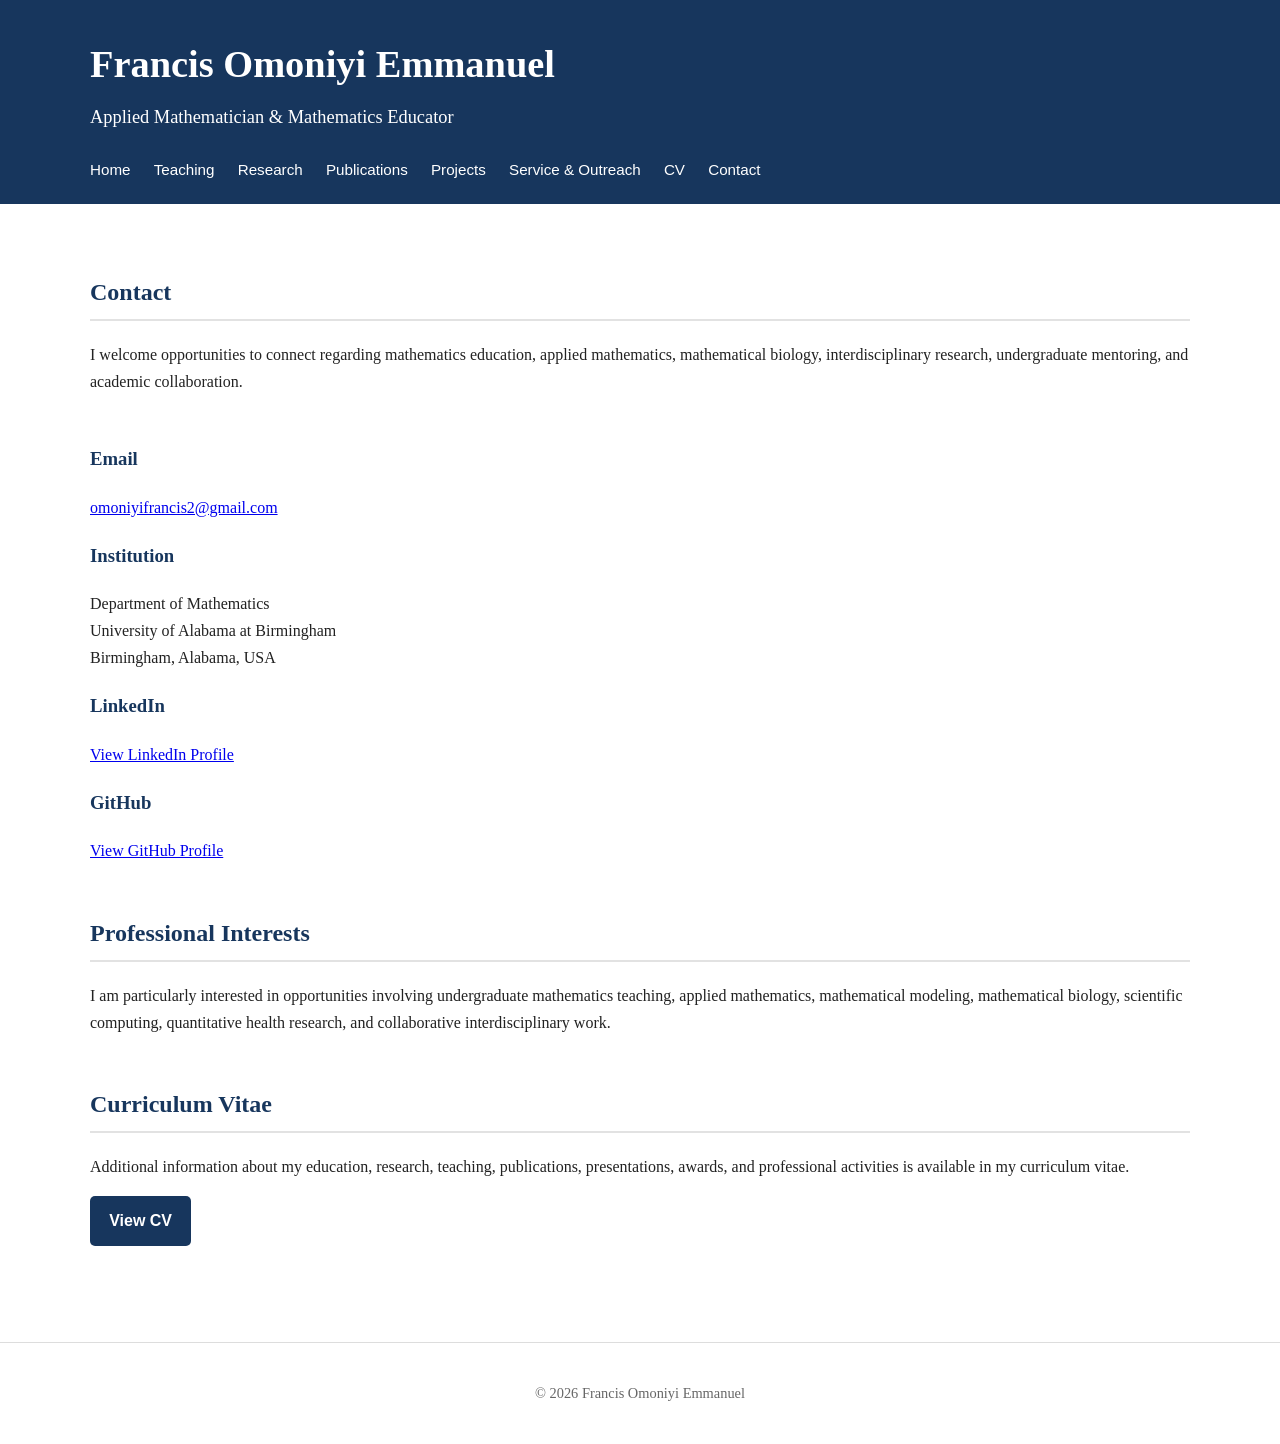
==== contact.html @ 4ea882f0 "Create contact.html" ====
<!DOCTYPE html>
<html lang="en">

<head>
    <meta charset="UTF-8">
    <meta name="viewport" content="width=device-width, initial-scale=1.0">

    <title>Contact | Francis Omoniyi Emmanuel</title>

    <link rel="stylesheet" href="styles.css">
</head>

<body>

<header>
    <div class="container">

        <h1>Francis Omoniyi Emmanuel</h1>

        <p class="subtitle">
            Applied Mathematician & Mathematics Educator
        </p>

        <nav>
            <a href="index.html">Home</a>
            <a href="teaching.html">Teaching</a>
            <a href="research.html">Research</a>
            <a href="publications.html">Publications</a>
            <a href="projects.html">Projects</a>
            <a href="service.html">Service & Outreach</a>
            <a href="cv.html">CV</a>
            <a href="contact.html">Contact</a>
        </nav>

    </div>
</header>


<main class="container">

    <section class="contact-intro">

        <h2>Contact</h2>

        <p>
            I welcome opportunities to connect regarding mathematics
            education, applied mathematics, mathematical biology,
            interdisciplinary research, undergraduate mentoring,
            and academic collaboration.
        </p>

    </section>


    <section>

        <div class="contact-grid">

            <div class="contact-card">

                <h3>Email</h3>

                <p>
                    <a href="mailto:omoniyifrancis2@gmail.com">
                        omoniyifrancis2@gmail.com
                    </a>
                </p>

            </div>


            <div class="contact-card">

                <h3>Institution</h3>

                <p>
                    Department of Mathematics<br>
                    University of Alabama at Birmingham<br>
                    Birmingham, Alabama, USA
                </p>

            </div>


            <div class="contact-card">

                <h3>LinkedIn</h3>

                <p>
                    <a
                        href="https://www.linkedin.com/in/omoniyi-emmanuel-francis/"
                        target="_blank"
                        rel="noopener noreferrer">
                        View LinkedIn Profile
                    </a>
                </p>

            </div>


            <div class="contact-card">

                <h3>GitHub</h3>

                <p>
                    <a
                        href="https://github.com/omoniyifrancis"
                        target="_blank"
                        rel="noopener noreferrer">
                        View GitHub Profile
                    </a>
                </p>

            </div>

        </div>

    </section>


    <section class="contact-availability">

        <h2>Professional Interests</h2>

        <p>
            I am particularly interested in opportunities involving
            undergraduate mathematics teaching, applied mathematics,
            mathematical modeling, mathematical biology, scientific
            computing, quantitative health research, and collaborative
            interdisciplinary work.
        </p>

    </section>


    <section class="contact-cv">

        <h2>Curriculum Vitae</h2>

        <p>
            Additional information about my education, research,
            teaching, publications, presentations, awards, and
            professional activities is available in my curriculum vitae.
        </p>

        <a
            href="assets/documents/Francis_Omoniyi.pdf"
            target="_blank"
            rel="noopener noreferrer"
            class="primary-button">
            View CV
        </a>

    </section>

</main>


<footer>

    <div class="container">

        <p>
            © 2026 Francis Omoniyi Emmanuel
        </p>

    </div>

</footer>

</body>

</html>
---- styles.css ----
* {
    box-sizing: border-box;
}

body {
    margin: 0;
    font-family: Georgia, "Times New Roman", serif;
    line-height: 1.7;
    color: #222;
    background: #ffffff;
}

.container {
    width: min(1100px, 90%);
    margin: 0 auto;
}

header {
    background: #17365d;
    color: white;
    padding: 2rem 0 1.3rem;
}

header h1 {
    margin: 0;
    font-size: 2.4rem;
}

.subtitle {
    margin-top: 0.3rem;
    font-size: 1.15rem;
}

nav {
    margin-top: 1.4rem;
}

nav a {
    color: white;
    text-decoration: none;
    margin-right: 1.2rem;
    font-family: Arial, sans-serif;
    font-size: 0.95rem;
}

nav a:hover {
    text-decoration: underline;
}

main {
    padding: 3rem 0;
}

section {
    margin-bottom: 3rem;
}

h2 {
    color: #17365d;
    border-bottom: 2px solid #e2e2e2;
    padding-bottom: 0.4rem;
}

h3 {
    color: #17365d;
}

.hero {
    font-size: 1.08rem;
}

.cards {
    display: grid;
    grid-template-columns: repeat(
        auto-fit,
        minmax(240px, 1fr)
    );
    gap: 1.5rem;
}

.card {
    border: 1px solid #dddddd;
    border-radius: 8px;
    padding: 1.4rem;
    background: #fafafa;
}

.card a {
    color: #17365d;
    font-weight: bold;
    text-decoration: none;
}

footer {
    border-top: 1px solid #dddddd;
    padding: 1.5rem 0;
    text-align: center;
    color: #666666;
    font-size: 0.9rem;
}

@media (max-width: 700px) {

    header h1 {
        font-size: 1.8rem;
    }

    nav a {
        display: inline-block;
        margin-bottom: 0.5rem;
    }
}

blockquote {
    margin: 1.2rem 0;
    padding: 1rem 1.3rem;
    border-left: 4px solid #17365d;
    background: #f7f7f7;
    font-style: italic;
}

.source {
    margin-top: -0.7rem;
    font-size: 0.9rem;
    color: #666;
}

.evaluation {
    margin-bottom: 2rem;
}

.course-list p {
    margin-bottom: 1.2rem;
}

/* Teaching Evaluations */

.evaluation-note {
    color: #666;
    font-size: 0.95rem;
    margin-bottom: 1.5rem;
}

.evaluation-grid {
    display: grid;
    grid-template-columns: repeat(
        auto-fit,
        minmax(300px, 1fr)
    );
    gap: 1.4rem;
    margin-top: 1.5rem;
    margin-bottom: 3rem;
}

.evaluation-card {
    border: 1px solid #dddddd;
    border-radius: 8px;
    padding: 1.4rem;
    background: #fafafa;
}

.evaluation-card blockquote {
    margin: 0.7rem 0 1rem 0;
    padding: 0;
    border-left: none;
    background: transparent;
    font-style: italic;
}

.evaluation-theme {
    margin: 0;
    font-family: Arial, sans-serif;
    font-size: 0.85rem;
    font-weight: bold;
    text-transform: uppercase;
    letter-spacing: 0.05rem;
    color: #17365d;
}

.evaluation-source {
    font-size: 0.88rem;
    color: #666666;
    margin-bottom: 0;
}

.faculty-observations {
    margin-top: 3rem;
}

.observation-card {
    margin: 1.5rem 0;
    padding: 1.5rem;
    border-left: 4px solid #17365d;
    background: #f7f7f7;
}

.observation-card h4 {
    margin-top: 0;
    margin-bottom: 0.2rem;
    color: #17365d;
    font-size: 1.15rem;
}

.observation-meta {
    margin-top: 0;
    color: #666666;
    font-size: 0.9rem;
}

.observation-card blockquote {
    margin: 1rem 0;
    padding-left: 1rem;
    border-left: 2px solid #999999;
    background: transparent;
    font-style: italic;
}

.evaluation-footer {
    margin-top: 2rem;
    font-size: 0.9rem;
    color: #666666;
    font-style: italic;
}

/* Research Page */

.research-card {
    border-left: 4px solid #17365d;
    background: #f8f9fb;
    padding: 1.2rem 1.4rem;
    margin: 1.2rem 0;
    border-radius: 4px;
}

.research-card h3 {
    margin-top: 0;
    margin-bottom: 0.5rem;
}

.method-grid {
    display: grid;
    grid-template-columns: repeat(
        auto-fit,
        minmax(240px, 1fr)
    );
    gap: 1.4rem;
    margin-top: 1.5rem;
}

.method-card {
    border: 1px solid #dddddd;
    border-radius: 8px;
    padding: 1.3rem;
    background: #ffffff;
}

.method-card h3 {
    margin-top: 0;
}

/* Publications Page */

.publication-card {
    position: relative;
    border: 1px solid #dddddd;
    border-radius: 8px;
    padding: 1.5rem;
    margin: 1.5rem 0;
    background: #ffffff;
}

.publication-card h3 {
    margin-top: 0.4rem;
    margin-bottom: 0.7rem;
    line-height: 1.4;
}

.publication-year {
    display: inline-block;
    margin: 0;
    font-family: Arial, sans-serif;
    font-weight: bold;
    font-size: 0.85rem;
    color: #17365d;
}

.publication-authors {
    color: #444444;
}

.doi-link {
    display: inline-block;
    margin-top: 0.3rem;
    color: #17365d;
    font-family: Arial, sans-serif;
    font-weight: bold;
    text-decoration: none;
}

.doi-link:hover {
    text-decoration: underline;
}


/* Research Presentations */

.presentation-card {
    border-left: 4px solid #17365d;
    background: #f8f9fb;
    padding: 1.3rem 1.5rem;
    margin: 1.4rem 0;
}

.presentation-card h3 {
    margin-top: 0.4rem;
    margin-bottom: 0.7rem;
}

.presentation-date {
    margin: 0;
    color: #666666;
    font-size: 0.9rem;
    font-family: Arial, sans-serif;
    font-weight: bold;
}


/* Research Themes */

.research-theme-grid {
    display: grid;
    grid-template-columns: repeat(
        auto-fit,
        minmax(220px, 1fr)
    );
    gap: 1.3rem;
    margin-top: 1.5rem;
}

.research-theme-card {
    border: 1px solid #dddddd;
    border-radius: 8px;
    padding: 1.3rem;
    background: #fafafa;
}

.research-theme-card h3 {
    margin-top: 0;
    color: #17365d;
}

/* Projects Page */

.featured-project {
    border: 1px solid #d7dce2;
    border-radius: 10px;
    padding: 2rem;
    margin: 2rem 0 3rem;
    background: #f8f9fb;
}

.featured-project h2 {
    border-bottom: none;
    margin-bottom: 0.3rem;
}

.project-subtitle {
    color: #555555;
    font-size: 1.05rem;
    margin-top: 0;
    margin-bottom: 1.5rem;
}

.project-label {
    margin-bottom: 0.4rem;
    font-family: Arial, sans-serif;
    text-transform: uppercase;
    letter-spacing: 0.08rem;
    font-size: 0.78rem;
    font-weight: bold;
    color: #17365d;
}

.project-details-grid {
    display: grid;
    grid-template-columns: repeat(
        auto-fit,
        minmax(220px, 1fr)
    );
    gap: 1.2rem;
    margin: 2rem 0;
}

.project-detail {
    background: #ffffff;
    border: 1px solid #dddddd;
    border-radius: 8px;
    padding: 1.2rem;
}

.project-detail h3 {
    margin-top: 0;
}

.project-card {
    border: 1px solid #dddddd;
    border-radius: 10px;
    padding: 1.7rem;
    margin: 2rem 0;
    background: #ffffff;
}

.project-card-header h2 {
    margin-top: 0;
    border-bottom: none;
}

.project-card h3 {
    margin-bottom: 0.3rem;
}

.project-tools {
    display: flex;
    flex-wrap: wrap;
    gap: 0.6rem;
    margin-top: 1.5rem;
}

.project-tools span {
    background: #edf1f5;
    border-radius: 20px;
    padding: 0.35rem 0.75rem;
    font-family: Arial, sans-serif;
    font-size: 0.82rem;
    color: #17365d;
}

.project-note {
    margin-top: 3rem;
    padding: 1.5rem;
    background: #f8f9fb;
    border-radius: 8px;
}

/* Service & Outreach Page */

.service-grid {
    display: grid;
    grid-template-columns: repeat(
        auto-fit,
        minmax(260px, 1fr)
    );
    gap: 1.4rem;
    margin-top: 1.5rem;
}

.service-card {
    border: 1px solid #dddddd;
    border-radius: 8px;
    padding: 1.4rem;
    margin: 1.2rem 0;
    background: #ffffff;
}

.featured-service {
    border-left: 4px solid #17365d;
    background: #f8f9fb;
}

.service-card h3 {
    margin-top: 0.3rem;
    margin-bottom: 0.4rem;
    color: #17365d;
}

.service-year {
    margin: 0;
    font-family: Arial, sans-serif;
    font-size: 0.82rem;
    font-weight: bold;
    color: #17365d;
}

.service-event {
    margin-top: 0.2rem;
    margin-bottom: 0.2rem;
    font-weight: bold;
}

.service-organization {
    margin-top: 0;
    color: #666666;
    font-size: 0.95rem;
}

/* CV Page */

.cv-intro {
    max-width: 850px;
}

.cv-buttons {
    display: flex;
    flex-wrap: wrap;
    gap: 1rem;
    margin-top: 1.6rem;
}

.primary-button,
.secondary-button {
    display: inline-block;
    padding: 0.7rem 1.2rem;
    border-radius: 5px;
    font-family: Arial, sans-serif;
    font-weight: bold;
    text-decoration: none;
}

.primary-button {
    background: #17365d;
    color: #ffffff;
}

.primary-button:hover {
    opacity: 0.9;
}

.secondary-button {
    border: 1px solid #17365d;
    color: #17365d;
    background: #ffffff;
}

.secondary-button:hover {
    background: #f3f5f8;
}

.cv-highlight-grid {
    display: grid;
    grid-template-columns: repeat(
        auto-fit,
        minmax(230px, 1fr)
    );
    gap: 1.4rem;
    margin-top: 1.5rem;
}

.cv-highlight-card {
    border: 1px solid #dddddd;
    border-radius: 8px;
    padding: 1.4rem;
    background: #ffffff;
}

.cv-highlight-card h3 {
    margin-top: 0;
    color: #17365d;
}

.cv-timeline {
    margin-top: 1.5rem;
}

.cv-timeline-item {
    display: grid;
    grid-template-columns: 80px 1fr;
    gap: 1rem;
    margin-bottom: 1.5rem;
    padding-bottom: 1.3rem;
    border-bottom: 1px solid #eeeeee;
}

.cv-timeline-item h3 {
    margin-top: 0;
    margin-bottom: 0.3rem;
}

.cv-year {
    font-family: Arial, sans-serif;
    font-weight: bold;
    color: #17365d;
}

.cv-download-section {
    margin-top: 3rem;
    padding: 1.7rem;
    background: #f8f9fb;
    border-radius: 8px;
}

@media (max-width: 600px) {

    .cv-timeline-item {
        grid-template-columns: 1fr;
        gap: 0.2rem;
    }

}
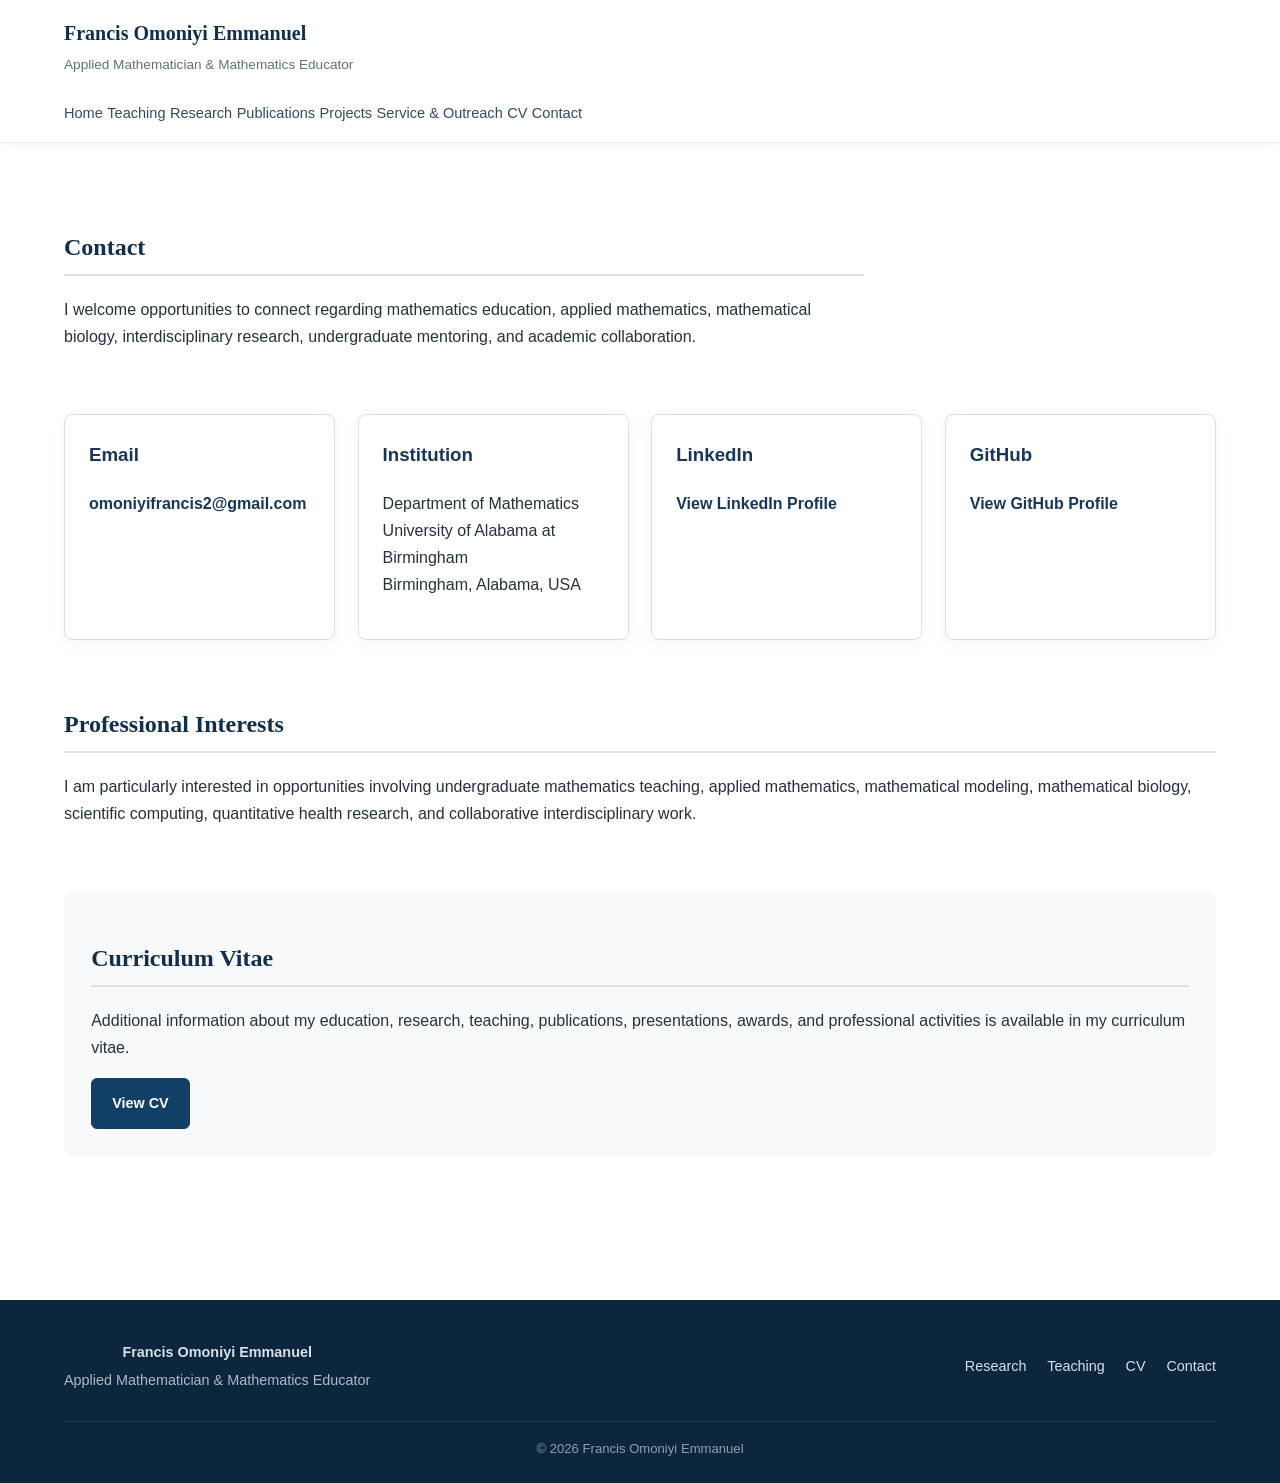
==== commit 2ce506dd: "Update contact.html" ====
--- a/contact.html
+++ b/contact.html
@@ -156,9 +156,48 @@
 </main>
 
 
-<footer>
-
-    <div class="container">
+<footer class="modern-footer">
+
+    <div class="container footer-grid">
+
+        <div>
+
+            <strong>
+                Francis Omoniyi Emmanuel
+            </strong>
+
+            <p>
+                Applied Mathematician &
+                Mathematics Educator
+            </p>
+
+        </div>
+
+
+        <div class="footer-links">
+
+            <a href="research.html">
+                Research
+            </a>
+
+            <a href="teaching.html">
+                Teaching
+            </a>
+
+            <a href="cv.html">
+                CV
+            </a>
+
+            <a href="contact.html">
+                Contact
+            </a>
+
+        </div>
+
+    </div>
+
+
+    <div class="container footer-bottom">
 
         <p>
             © 2026 Francis Omoniyi Emmanuel
--- a/styles.css
+++ b/styles.css
@@ -596,3 +596,1458 @@
     }
 
 }
+
+/* Contact Page */
+
+.contact-intro {
+    max-width: 800px;
+}
+
+.contact-grid {
+    display: grid;
+    grid-template-columns: repeat(
+        auto-fit,
+        minmax(230px, 1fr)
+    );
+    gap: 1.4rem;
+    margin-top: 1.5rem;
+}
+
+.contact-card {
+    border: 1px solid #dddddd;
+    border-radius: 8px;
+    padding: 1.5rem;
+    background: #ffffff;
+}
+
+.contact-card h3 {
+    margin-top: 0;
+    color: #17365d;
+}
+
+.contact-card a {
+    color: #17365d;
+    text-decoration: none;
+    font-weight: bold;
+}
+
+.contact-card a:hover {
+    text-decoration: underline;
+}
+
+.contact-availability {
+    margin-top: 3rem;
+}
+
+.contact-cv {
+    margin-top: 3rem;
+    padding: 1.7rem;
+    background: #f8f9fb;
+    border-radius: 8px;
+}
+
+/* ==========================================================
+   PROFESSIONAL PORTFOLIO REDESIGN
+   ========================================================== */
+
+
+/* ---------- GLOBAL ---------- */
+
+html {
+    scroll-behavior: smooth;
+}
+
+body {
+    margin: 0;
+    font-family:
+        -apple-system,
+        BlinkMacSystemFont,
+        "Segoe UI",
+        Roboto,
+        Helvetica,
+        Arial,
+        sans-serif;
+
+    line-height: 1.7;
+    color: #263238;
+    background: #ffffff;
+}
+
+.container {
+    width: min(1180px, 90%);
+    margin: 0 auto;
+}
+
+.narrow-container {
+    max-width: 850px;
+}
+
+p {
+    margin-top: 0;
+}
+
+a {
+    transition: 0.2s ease;
+}
+
+
+/* ==========================================================
+   NAVIGATION
+   ========================================================== */
+
+.site-header,
+body > header {
+
+    position: sticky;
+    top: 0;
+    z-index: 1000;
+
+    background: rgba(255,255,255,0.97);
+
+    border-bottom: 1px solid #e8ecef;
+
+    box-shadow:
+        0 2px 12px rgba(0,0,0,0.04);
+
+    padding: 0;
+}
+
+
+.nav-container {
+    min-height: 78px;
+
+    display: flex;
+    justify-content: space-between;
+    align-items: center;
+
+    gap: 2rem;
+}
+
+
+.site-name {
+    color: #102f4f;
+
+    font-family:
+        Georgia,
+        "Times New Roman",
+        serif;
+
+    font-size: 1.12rem;
+    font-weight: bold;
+
+    text-decoration: none;
+
+    white-space: nowrap;
+}
+
+
+.main-nav {
+    display: flex;
+    align-items: center;
+
+    gap: 1.45rem;
+
+    margin: 0;
+}
+
+
+.main-nav a,
+body > header nav a {
+
+    color: #35495e;
+
+    font-family:
+        -apple-system,
+        BlinkMacSystemFont,
+        "Segoe UI",
+        Arial,
+        sans-serif;
+
+    font-size: 0.91rem;
+
+    text-decoration: none;
+
+    margin: 0;
+}
+
+
+.main-nav a:hover,
+body > header nav a:hover {
+
+    color: #0d5b91;
+}
+
+
+.main-nav a.active {
+
+    color: #0d5b91;
+    font-weight: 600;
+}
+
+
+/*
+Old-page headers still contain h1 and subtitle.
+Make them fit the modern appearance.
+*/
+
+body > header:not(.site-header) h1 {
+
+    color: #102f4f;
+
+    font-family:
+        Georgia,
+        "Times New Roman",
+        serif;
+
+    font-size: 1.25rem;
+
+    margin: 0;
+}
+
+
+body > header:not(.site-header) .subtitle {
+
+    color: #607080;
+    margin: 0.2rem 0 0.7rem;
+
+    font-size: 0.85rem;
+}
+
+
+body > header:not(.site-header) {
+
+    color: #263238;
+    padding: 1rem 0;
+}
+
+
+
+/* ==========================================================
+   HOME HERO
+   ========================================================== */
+
+.home-hero {
+
+    padding: 6rem 0 5rem;
+
+    background:
+        linear-gradient(
+            135deg,
+            #f7fafc 0%,
+            #ffffff 58%,
+            #edf4f8 100%
+        );
+}
+
+
+.hero-grid {
+
+    display: grid;
+
+    grid-template-columns:
+        minmax(0, 1.45fr)
+        minmax(280px, 0.7fr);
+
+    gap: 5rem;
+
+    align-items: center;
+}
+
+
+.eyebrow,
+.section-label,
+.section-label-light {
+
+    font-size: 0.78rem;
+
+    text-transform: uppercase;
+
+    letter-spacing: 0.13em;
+
+    font-weight: 700;
+
+    margin-bottom: 1rem;
+}
+
+
+.eyebrow,
+.section-label {
+
+    color: #0d5b91;
+}
+
+
+.hero-content h1 {
+
+    font-family:
+        Georgia,
+        "Times New Roman",
+        serif;
+
+    color: #102f4f;
+
+    font-size: clamp(
+        2.6rem,
+        5vw,
+        4.7rem
+    );
+
+    line-height: 1.07;
+
+    letter-spacing: -0.03em;
+
+    margin: 0 0 0.8rem;
+}
+
+
+.hero-content h2 {
+
+    color: #526475;
+
+    font-size: clamp(
+        1.3rem,
+        2vw,
+        1.75rem
+    );
+
+    font-weight: 500;
+
+    line-height: 1.35;
+
+    margin: 0 0 1.4rem;
+
+    border: none;
+    padding: 0;
+}
+
+
+.hero-affiliation {
+
+    color: #405466;
+
+    font-weight: 600;
+
+    margin-bottom: 1.6rem;
+}
+
+
+.hero-description {
+
+    max-width: 720px;
+
+    color: #4c5965;
+
+    font-size: 1.04rem;
+}
+
+
+.hero-buttons {
+
+    display: flex;
+    flex-wrap: wrap;
+
+    align-items: center;
+
+    gap: 1rem;
+
+    margin-top: 2rem;
+}
+
+
+
+/* ==========================================================
+   PROFILE PHOTO
+   ========================================================== */
+
+.hero-photo-wrapper {
+
+    max-width: 355px;
+
+    margin-left: auto;
+
+    background: #ffffff;
+
+    padding: 0.75rem;
+
+    border-radius: 18px;
+
+    box-shadow:
+        0 20px 50px
+        rgba(17, 47, 79, 0.15);
+}
+
+
+.profile-photo {
+
+    display: block;
+
+    width: 100%;
+
+    aspect-ratio: 4 / 5;
+
+    object-fit: cover;
+
+    object-position: center;
+
+    border-radius: 12px;
+}
+
+
+.photo-caption {
+
+    display: flex;
+    flex-direction: column;
+
+    padding: 1rem 0.5rem 0.4rem;
+
+    color: #102f4f;
+}
+
+
+.photo-caption span {
+
+    color: #71808d;
+
+    font-size: 0.88rem;
+
+    margin-top: 0.2rem;
+}
+
+
+
+/* ==========================================================
+   BUTTONS
+   ========================================================== */
+
+.primary-button,
+.secondary-button,
+.light-button {
+
+    display: inline-block;
+
+    padding:
+        0.78rem
+        1.25rem;
+
+    border-radius: 6px;
+
+    font-size: 0.9rem;
+
+    font-weight: 650;
+
+    text-decoration: none;
+}
+
+
+.primary-button {
+
+    background: #123f68;
+
+    color: #ffffff;
+
+    border: 1px solid #123f68;
+}
+
+
+.primary-button:hover {
+
+    background: #0d3152;
+}
+
+
+.secondary-button {
+
+    background: transparent;
+
+    color: #123f68;
+
+    border: 1px solid #123f68;
+}
+
+
+.secondary-button:hover {
+
+    background: #f0f5f8;
+}
+
+
+.text-button,
+.inline-link,
+.card-link {
+
+    color: #0d5b91;
+
+    text-decoration: none;
+
+    font-weight: 650;
+}
+
+
+.text-button:hover,
+.inline-link:hover,
+.card-link:hover {
+
+    color: #083e66;
+}
+
+
+
+/* ==========================================================
+   HOME SECTIONS
+   ========================================================== */
+
+.home-section {
+
+    padding: 5.2rem 0;
+
+    margin: 0;
+}
+
+
+.section-soft {
+
+    background: #f7f9fb;
+}
+
+
+.section-heading {
+
+    margin-bottom: 2.3rem;
+}
+
+
+.home-section-title {
+
+    color: #102f4f;
+
+    font-family:
+        Georgia,
+        "Times New Roman",
+        serif;
+
+    font-size: clamp(
+        2rem,
+        3vw,
+        2.8rem
+    );
+
+    line-height: 1.2;
+
+    border: none;
+
+    margin-top: 0;
+
+    padding: 0;
+}
+
+
+.large-intro {
+
+    color: #34495e;
+
+    font-family:
+        Georgia,
+        "Times New Roman",
+        serif;
+
+    font-size: 1.4rem;
+
+    line-height: 1.7;
+}
+
+
+
+/* ==========================================================
+   HOME FEATURE CARDS
+   ========================================================== */
+
+.home-card-grid {
+
+    display: grid;
+
+    grid-template-columns:
+        repeat(3, 1fr);
+
+    gap: 1.6rem;
+}
+
+
+.home-feature-card {
+
+    min-height: 290px;
+
+    display: flex;
+    flex-direction: column;
+
+    border:
+        1px solid #e2e7eb;
+
+    border-radius: 12px;
+
+    padding: 2rem;
+
+    background: #ffffff;
+
+    box-shadow:
+        0 6px 22px
+        rgba(0,0,0,0.035);
+
+    transition:
+        transform 0.2s ease,
+        box-shadow 0.2s ease;
+}
+
+
+.home-feature-card:hover {
+
+    transform:
+        translateY(-4px);
+
+    box-shadow:
+        0 16px 36px
+        rgba(17,47,79,0.08);
+}
+
+
+.card-number {
+
+    color: #8da1b2;
+
+    font-size: 0.78rem;
+
+    font-weight: 700;
+
+    letter-spacing: 0.12em;
+}
+
+
+.home-feature-card h3 {
+
+    color: #102f4f;
+
+    font-family:
+        Georgia,
+        "Times New Roman",
+        serif;
+
+    font-size: 1.5rem;
+
+    margin:
+        0.7rem 0
+        0.8rem;
+}
+
+
+.home-feature-card p {
+
+    color: #586672;
+}
+
+
+.home-feature-card .card-link {
+
+    margin-top: auto;
+}
+
+
+
+/* ==========================================================
+   FEATURED RESEARCH
+   ========================================================== */
+
+.featured-home-grid {
+
+    display: grid;
+
+    grid-template-columns:
+        1.25fr 0.75fr;
+
+    gap: 4rem;
+
+    align-items: start;
+}
+
+
+.research-summary-box {
+
+    background: #102f4f;
+
+    border-radius: 12px;
+
+    padding: 2rem;
+
+    color: #ffffff;
+}
+
+
+.summary-heading {
+
+    font-size: 1.1rem;
+
+    font-weight: 700;
+
+    margin-bottom: 1.3rem;
+}
+
+
+.research-tags {
+
+    display: flex;
+
+    flex-wrap: wrap;
+
+    gap: 0.65rem;
+}
+
+
+.research-tags span {
+
+    padding:
+        0.48rem
+        0.78rem;
+
+    border-radius: 20px;
+
+    background:
+        rgba(255,255,255,0.1);
+
+    border:
+        1px solid
+        rgba(255,255,255,0.18);
+
+    font-size: 0.82rem;
+}
+
+
+
+/* ==========================================================
+   TEACHING HOME FEATURE
+   ========================================================== */
+
+.section-dark {
+
+    background: #102f4f;
+
+    color: #ffffff;
+}
+
+
+.section-dark h2 {
+
+    color: #ffffff;
+
+    border: none;
+
+    font-family:
+        Georgia,
+        "Times New Roman",
+        serif;
+
+    font-size: clamp(
+        2rem,
+        3vw,
+        2.8rem
+    );
+
+    padding: 0;
+}
+
+
+.section-dark p {
+
+    color: #d7e0e7;
+}
+
+
+.section-label-light {
+
+    color: #9ec6e2;
+}
+
+
+.teaching-highlight-grid {
+
+    display: grid;
+
+    grid-template-columns:
+        1.15fr 0.85fr;
+
+    gap: 5rem;
+
+    align-items: center;
+}
+
+
+.home-quote {
+
+    margin: 0;
+
+    padding: 2rem;
+
+    border: none;
+
+    border-radius: 12px;
+
+    background:
+        rgba(255,255,255,0.08);
+
+    color: #ffffff;
+
+    font-family:
+        Georgia,
+        "Times New Roman",
+        serif;
+
+    font-size: 1.3rem;
+
+    line-height: 1.7;
+}
+
+
+.home-quote span {
+
+    display: block;
+
+    margin-top: 1rem;
+
+    color: #b9c8d3;
+
+    font-family:
+        -apple-system,
+        BlinkMacSystemFont,
+        "Segoe UI",
+        Arial,
+        sans-serif;
+
+    font-size: 0.82rem;
+
+    font-style: normal;
+}
+
+
+.light-button {
+
+    background: #ffffff;
+
+    color: #102f4f;
+
+    margin-top: 1rem;
+}
+
+
+
+/* ==========================================================
+   ACADEMIC HIGHLIGHTS
+   ========================================================== */
+
+.highlight-stat-grid {
+
+    display: grid;
+
+    grid-template-columns:
+        repeat(4, 1fr);
+
+    border-top:
+        1px solid #dfe5e9;
+
+    border-bottom:
+        1px solid #dfe5e9;
+}
+
+
+.highlight-stat {
+
+    padding: 2rem;
+
+    border-right:
+        1px solid #dfe5e9;
+}
+
+
+.highlight-stat:last-child {
+
+    border-right: none;
+}
+
+
+.stat-number {
+
+    display: block;
+
+    color: #0d5b91;
+
+    font-family:
+        Georgia,
+        "Times New Roman",
+        serif;
+
+    font-size: 2rem;
+
+    font-weight: bold;
+}
+
+
+.stat-label {
+
+    display: block;
+
+    color: #536371;
+
+    margin-top: 0.4rem;
+
+    font-size: 0.9rem;
+}
+
+
+
+/* ==========================================================
+   CTA
+   ========================================================== */
+
+.home-cta {
+
+    padding: 4rem 0;
+
+    background: #edf3f7;
+}
+
+
+.home-cta-inner {
+
+    display: flex;
+
+    justify-content:
+        space-between;
+
+    align-items: center;
+
+    gap: 2rem;
+}
+
+
+.home-cta h2 {
+
+    color: #102f4f;
+
+    font-family:
+        Georgia,
+        "Times New Roman",
+        serif;
+
+    margin: 0;
+
+    border: none;
+
+    padding: 0;
+}
+
+
+
+/* ==========================================================
+   OTHER PAGES
+   ========================================================== */
+
+main.container {
+
+    padding-top: 4rem;
+
+    padding-bottom: 5rem;
+}
+
+
+main.container > section {
+
+    margin-bottom: 4rem;
+}
+
+
+main.container h2 {
+
+    color: #102f4f;
+
+    font-family:
+        Georgia,
+        "Times New Roman",
+        serif;
+}
+
+
+.publication-card,
+.project-card,
+.service-card,
+.contact-card,
+.cv-highlight-card,
+.method-card,
+.evaluation-card {
+
+    box-shadow:
+        0 5px 18px
+        rgba(0,0,0,0.035);
+
+    transition:
+        transform 0.2s ease,
+        box-shadow 0.2s ease;
+}
+
+
+.publication-card:hover,
+.project-card:hover,
+.service-card:hover,
+.contact-card:hover,
+.cv-highlight-card:hover,
+.method-card:hover,
+.evaluation-card:hover {
+
+    transform:
+        translateY(-2px);
+
+    box-shadow:
+        0 12px 26px
+        rgba(17,47,79,0.07);
+}
+
+
+
+/* ==========================================================
+   FOOTER
+   ========================================================== */
+
+.modern-footer,
+footer {
+
+    background: #0c263e;
+
+    color: #d7e0e7;
+
+    border: none;
+
+    padding: 0;
+}
+
+
+.footer-grid {
+
+    display: flex;
+
+    justify-content:
+        space-between;
+
+    align-items: center;
+
+    gap: 2rem;
+
+    padding:
+        2.5rem 0
+        1.8rem;
+}
+
+
+.footer-grid p {
+
+    margin:
+        0.2rem 0 0;
+
+    color: #aebbc5;
+}
+
+
+.footer-links {
+
+    display: flex;
+
+    gap: 1.3rem;
+}
+
+
+.footer-links a {
+
+    color: #d7e0e7;
+
+    text-decoration: none;
+
+    font-size: 0.9rem;
+}
+
+
+.footer-links a:hover {
+
+    color: #ffffff;
+}
+
+
+.footer-bottom {
+
+    padding:
+        1rem 0
+        1.4rem;
+
+    border-top:
+        1px solid
+        rgba(255,255,255,0.1);
+}
+
+
+.footer-bottom p {
+
+    margin: 0;
+
+    color: #8fa0ad;
+
+    font-size: 0.82rem;
+}
+
+
+
+/* ==========================================================
+   RESPONSIVE DESIGN
+   ========================================================== */
+
+@media (max-width: 950px) {
+
+    .nav-container {
+
+        flex-direction: column;
+
+        align-items: flex-start;
+
+        padding:
+            1rem 0;
+    }
+
+
+    .main-nav {
+
+        width: 100%;
+
+        overflow-x: auto;
+
+        padding-bottom:
+            0.3rem;
+    }
+
+
+    .hero-grid {
+
+        grid-template-columns:
+            1fr;
+
+        gap: 3rem;
+    }
+
+
+    .hero-photo-wrapper {
+
+        margin:
+            0 auto;
+
+        max-width: 330px;
+    }
+
+
+    .home-card-grid {
+
+        grid-template-columns:
+            1fr;
+    }
+
+
+    .featured-home-grid,
+    .teaching-highlight-grid {
+
+        grid-template-columns:
+            1fr;
+
+        gap: 2.5rem;
+    }
+
+
+    .highlight-stat-grid {
+
+        grid-template-columns:
+            repeat(2, 1fr);
+    }
+
+
+    .highlight-stat:nth-child(2) {
+
+        border-right: none;
+    }
+
+}
+
+
+
+@media (max-width: 600px) {
+
+    .home-hero {
+
+        padding:
+            3.5rem 0;
+    }
+
+
+    .hero-content h1 {
+
+        font-size: 2.6rem;
+    }
+
+
+    .home-section {
+
+        padding:
+            3.5rem 0;
+    }
+
+
+    .home-cta-inner,
+    .footer-grid {
+
+        flex-direction:
+            column;
+
+        align-items:
+            flex-start;
+    }
+
+
+    .highlight-stat-grid {
+
+        grid-template-columns:
+            1fr;
+    }
+
+
+    .highlight-stat {
+
+        border-right: none;
+
+        border-bottom:
+            1px solid #dfe5e9;
+    }
+
+
+    .highlight-stat:last-child {
+
+        border-bottom: none;
+    }
+
+
+    .footer-links {
+
+        flex-wrap: wrap;
+    }
+
+}
+
+
+/* ==========================================================
+   FINAL HOMEPAGE HEADER + HERO OVERRIDES
+   KEEP THIS AT THE VERY BOTTOM
+   ========================================================== */
+
+header.site-header {
+    background: #ffffff !important;
+    color: #263238 !important;
+    padding: 0 !important;
+
+    position: sticky;
+    top: 0;
+    z-index: 1000;
+
+    border-bottom: 1px solid #e5e9ed;
+    box-shadow: 0 2px 12px rgba(0, 0, 0, 0.04);
+}
+
+.nav-container {
+    min-height: 76px;
+
+    display: flex !important;
+    align-items: center;
+    justify-content: space-between;
+
+    gap: 2rem;
+}
+
+.site-name,
+.site-name:visited,
+.site-name:hover,
+.site-name:active {
+    color: #123f68 !important;
+    text-decoration: none !important;
+
+    font-family: Georgia, "Times New Roman", serif;
+    font-size: 1.15rem;
+    font-weight: 700;
+}
+
+.main-nav {
+    display: flex !important;
+    align-items: center;
+    gap: 1.4rem;
+
+    margin: 0 !important;
+}
+
+.main-nav a,
+.main-nav a:visited {
+    color: #35495e !important;
+    text-decoration: none !important;
+
+    font-family: Arial, sans-serif;
+    font-size: 0.92rem;
+
+    margin: 0 !important;
+}
+
+.main-nav a:hover,
+.main-nav a.active {
+    color: #0d5b91 !important;
+}
+
+
+/* HERO */
+
+.home-hero {
+    padding: 5.5rem 0 !important;
+
+    background:
+        linear-gradient(
+            135deg,
+            #f7fafc 0%,
+            #ffffff 60%,
+            #eef4f8 100%
+        ) !important;
+}
+
+.hero-grid {
+    display: grid !important;
+
+    grid-template-columns:
+        minmax(0, 1.4fr)
+        minmax(280px, 0.6fr);
+
+    gap: 4.5rem;
+
+    align-items: center;
+}
+
+.hero-content h1 {
+    color: #102f4f !important;
+
+    font-family: Georgia, "Times New Roman", serif;
+
+    font-size: clamp(2.8rem, 5vw, 4.5rem);
+
+    line-height: 1.08;
+
+    margin: 0 0 0.8rem;
+}
+
+.hero-content h2 {
+    color: #435d73 !important;
+
+    border: none !important;
+
+    font-family: Arial, sans-serif;
+
+    font-size: 1.55rem;
+
+    font-weight: 500;
+
+    padding: 0 !important;
+
+    margin: 0 0 1.4rem;
+}
+
+.eyebrow {
+    color: #0d5b91 !important;
+
+    font-family: Arial, sans-serif;
+
+    font-size: 0.78rem;
+
+    font-weight: 700;
+
+    text-transform: uppercase;
+
+    letter-spacing: 0.09rem;
+}
+
+.hero-affiliation {
+    color: #405466;
+
+    font-family: Arial, sans-serif;
+
+    font-weight: 600;
+
+    line-height: 1.6;
+}
+
+.hero-description {
+    color: #4c5965;
+
+    font-family: Arial, sans-serif;
+
+    font-size: 1.02rem;
+
+    line-height: 1.8;
+
+    max-width: 720px;
+}
+
+
+/* PROFILE PHOTO */
+
+.hero-photo-wrapper {
+    width: 100%;
+    max-width: 340px;
+
+    margin-left: auto;
+
+    padding: 0.7rem;
+
+    background: #ffffff;
+
+    border-radius: 18px;
+
+    box-shadow:
+        0 20px 50px rgba(17, 47, 79, 0.15);
+}
+
+.profile-photo {
+    display: block !important;
+
+    width: 100% !important;
+
+    aspect-ratio: 4 / 5;
+
+    object-fit: cover;
+
+    border-radius: 12px;
+}
+
+
+/* MOBILE */
+
+@media (max-width: 900px) {
+
+    .nav-container {
+        flex-direction: column;
+        align-items: flex-start;
+        padding: 1rem 0;
+    }
+
+    .main-nav {
+        width: 100%;
+        overflow-x: auto;
+        padding-bottom: 0.3rem;
+    }
+
+    .hero-grid {
+        grid-template-columns: 1fr !important;
+    }
+
+    .hero-photo-wrapper {
+        margin: 1rem auto 0;
+    }
+}
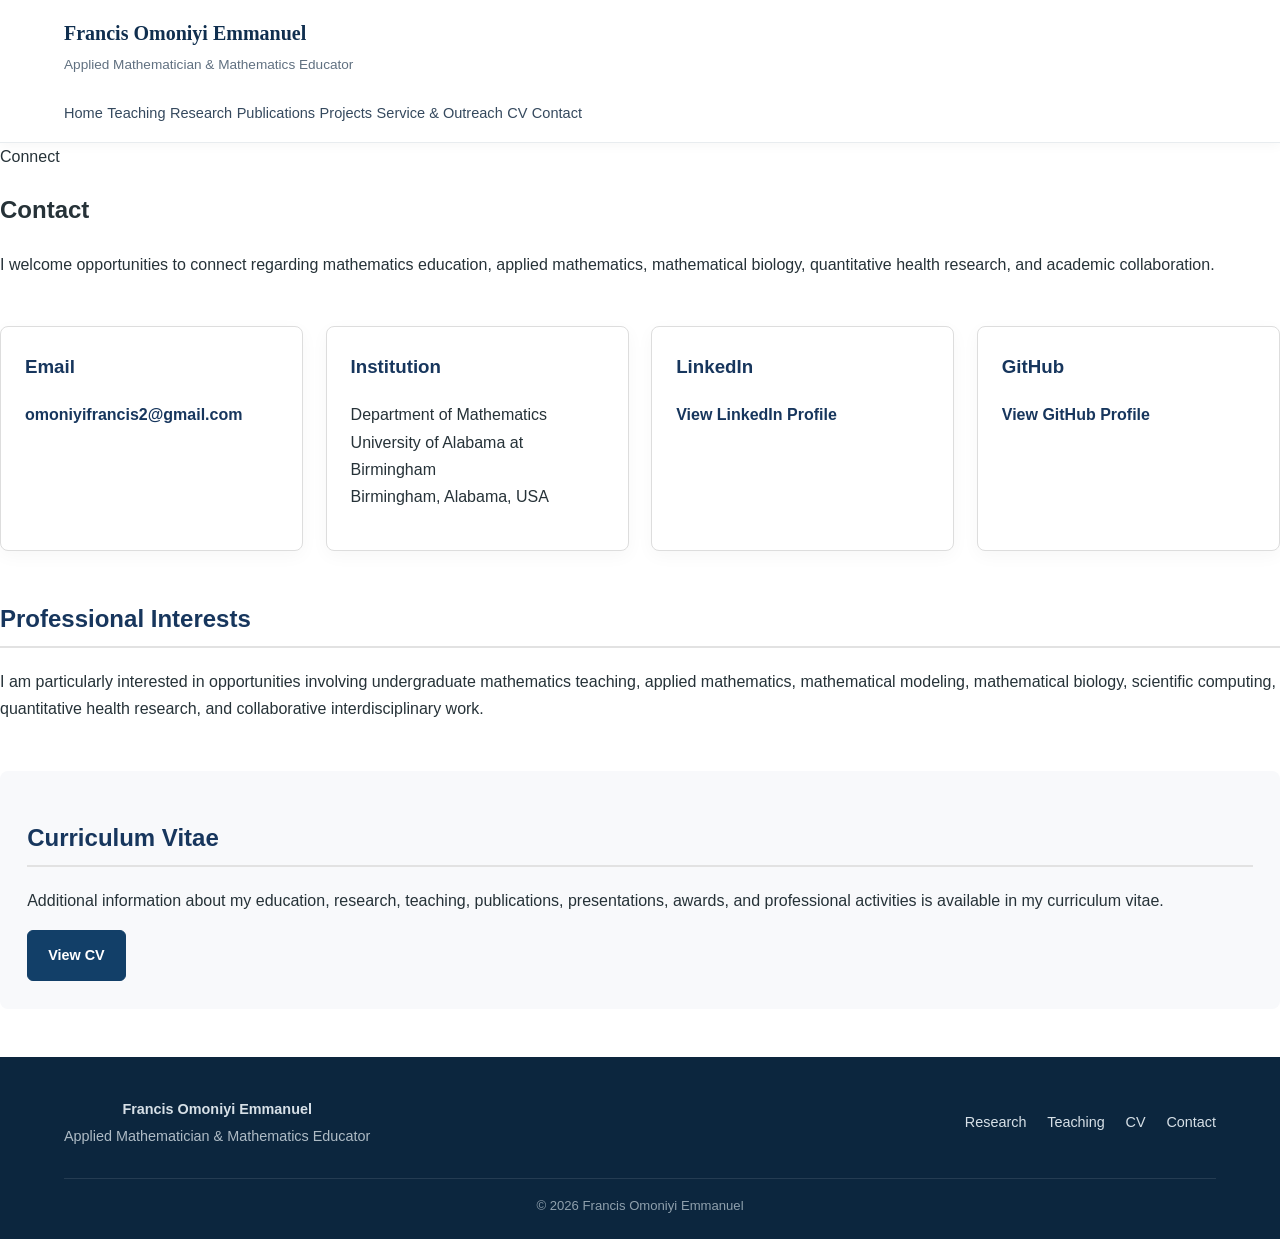
==== commit dd637678: "Update contact.html" ====
--- a/contact.html
+++ b/contact.html
@@ -36,20 +36,23 @@
 </header>
 
 
-<main class="container">
-
-    <section class="contact-intro">
-
-        <h2>Contact</h2>
-
-        <p>
-            I welcome opportunities to connect regarding mathematics
-            education, applied mathematics, mathematical biology,
-            interdisciplinary research, undergraduate mentoring,
-            and academic collaboration.
-        </p>
-
-    </section>
+<section class="page-hero">
+
+    <p class="page-kicker">
+        Connect
+    </p>
+
+    <h1>
+        Contact
+    </h1>
+
+    <p class="page-intro">
+        I welcome opportunities to connect regarding mathematics
+        education, applied mathematics, mathematical biology,
+        quantitative health research, and academic collaboration.
+    </p>
+
+</section>
 
 
     <section>
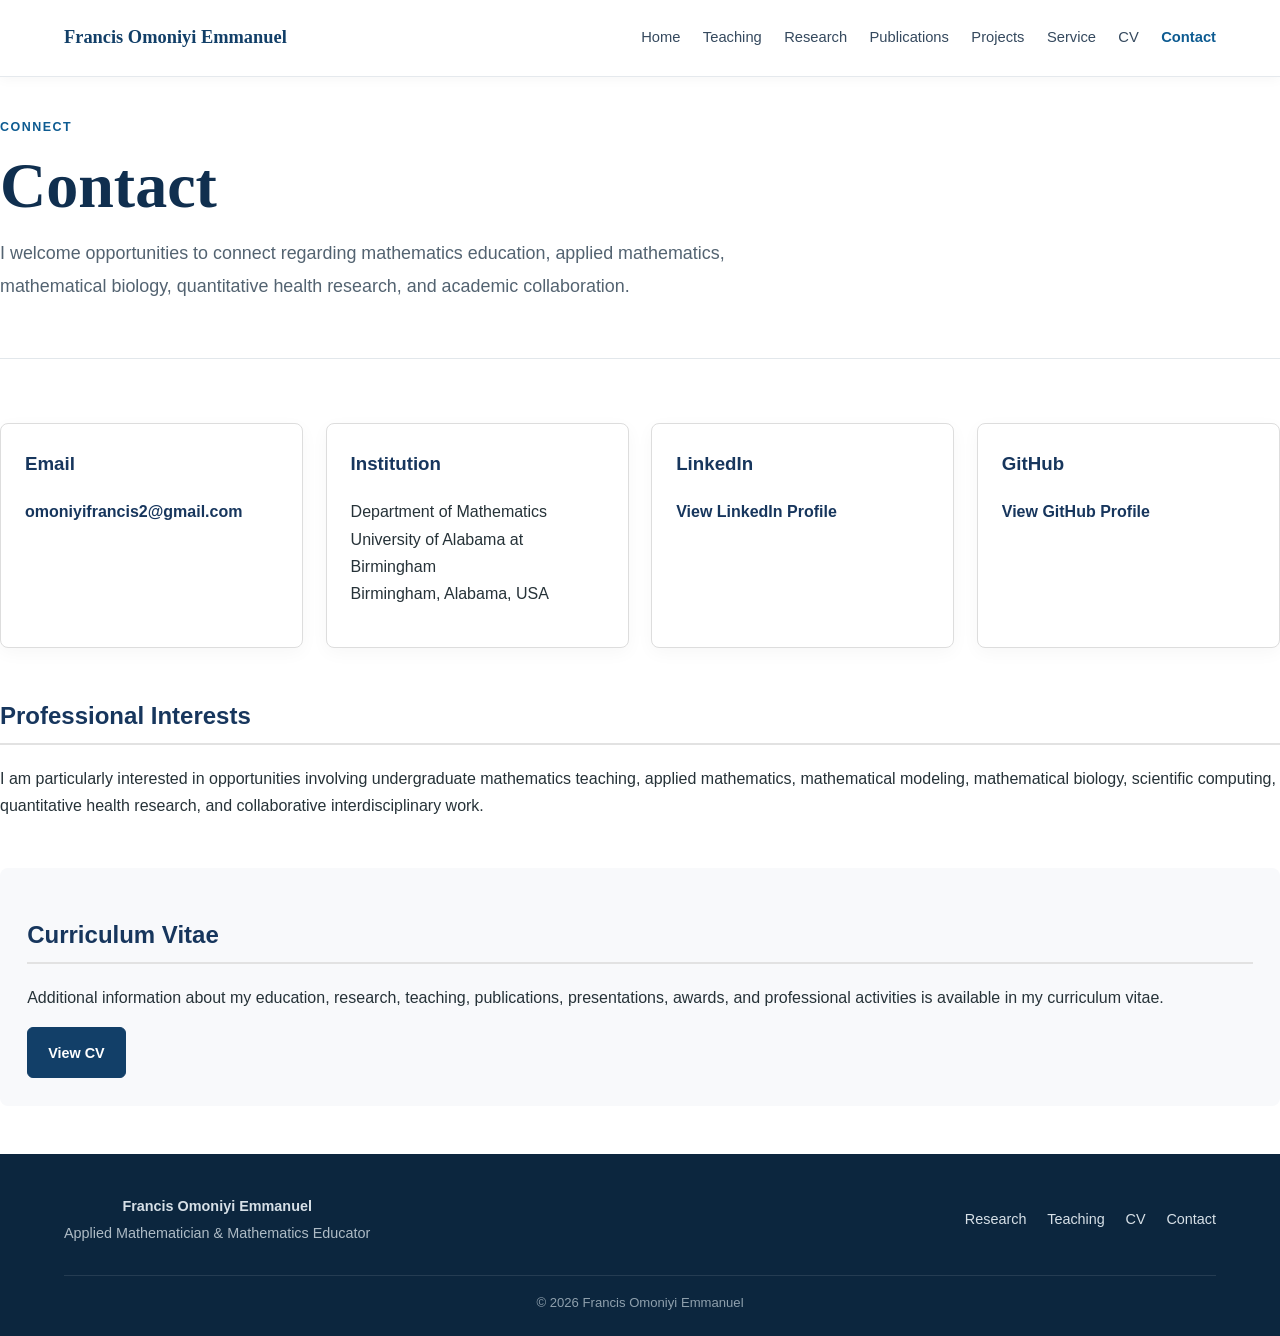
==== commit 4a822a4c: "Update contact.html" ====
--- a/contact.html
+++ b/contact.html
@@ -12,27 +12,38 @@
 
 <body>
 
-<header>
-    <div class="container">
-
-        <h1>Francis Omoniyi Emmanuel</h1>
-
-        <p class="subtitle">
-            Applied Mathematician & Mathematics Educator
-        </p>
-
-        <nav>
+<header class="site-header">
+
+    <div class="container nav-container">
+
+        <a href="index.html" class="site-name">
+            Francis Omoniyi Emmanuel
+        </a>
+
+        <nav class="main-nav">
+
             <a href="index.html">Home</a>
+
             <a href="teaching.html">Teaching</a>
+
             <a href="research.html">Research</a>
+
             <a href="publications.html">Publications</a>
+
             <a href="projects.html">Projects</a>
-            <a href="service.html">Service & Outreach</a>
+
+            <a href="service.html">Service</a>
+
             <a href="cv.html">CV</a>
-            <a href="contact.html">Contact</a>
+
+            <a href="contact.html" class="active">
+                Contact
+            </a>
+
         </nav>
 
     </div>
+
 </header>
 
 
--- a/styles.css
+++ b/styles.css
@@ -2051,3 +2051,721 @@
         margin: 1rem auto 0;
     }
 }
+
+/* ==========================================================
+   INNER PAGE HERO
+   ========================================================== */
+
+.page-hero {
+    padding: 2.5rem 0 3.5rem;
+    margin-bottom: 4rem !important;
+
+    border-bottom: 1px solid #e2e7eb;
+}
+
+.page-kicker {
+    margin-bottom: 0.8rem;
+
+    color: #0d5b91;
+
+    font-family: Arial, sans-serif;
+
+    font-size: 0.78rem;
+
+    font-weight: 700;
+
+    letter-spacing: 0.12em;
+
+    text-transform: uppercase;
+}
+
+.page-hero h1 {
+    margin: 0 0 1rem;
+
+    color: #102f4f;
+
+    font-family:
+        Georgia,
+        "Times New Roman",
+        serif;
+
+    font-size: clamp(
+        2.7rem,
+        5vw,
+        4.2rem
+    );
+
+    line-height: 1.1;
+}
+
+.page-intro {
+    max-width: 780px;
+
+    margin-bottom: 0;
+
+    color: #536371;
+
+    font-size: 1.12rem;
+
+    line-height: 1.8;
+}
+
+/* ==========================================================
+   FINAL TEACHING PAGE DESIGN
+   ========================================================== */
+
+.teaching-page-hero {
+    max-width: 950px;
+}
+
+
+.teaching-hero-actions {
+    display: flex;
+    flex-wrap: wrap;
+    gap: 0.9rem;
+    margin-top: 2rem;
+}
+
+
+/* TEACHING PRINCIPLES */
+
+.teaching-overview-grid {
+    display: grid;
+    grid-template-columns: repeat(4, 1fr);
+    gap: 1.2rem;
+    margin-top: 2rem;
+}
+
+
+.teaching-principle-card {
+    padding: 1.6rem;
+
+    border: 1px solid #e1e6ea;
+    border-radius: 10px;
+
+    background: #ffffff;
+
+    box-shadow:
+        0 5px 18px rgba(0,0,0,0.035);
+}
+
+
+.principle-number {
+    color: #7c96aa;
+
+    font-size: 0.76rem;
+    font-weight: 700;
+
+    letter-spacing: 0.12em;
+}
+
+
+.teaching-principle-card h3 {
+    color: #102f4f;
+
+    font-family:
+        Georgia,
+        "Times New Roman",
+        serif;
+
+    font-size: 1.25rem;
+
+    margin:
+        0.55rem 0
+        0.8rem;
+}
+
+
+.teaching-principle-card p {
+    color: #596875;
+
+    font-size: 0.94rem;
+
+    margin-bottom: 0;
+}
+
+
+
+/* TWO COLUMN */
+
+.teaching-two-column {
+    display: grid;
+
+    grid-template-columns:
+        1fr 1fr;
+
+    gap: 3rem;
+
+    align-items: start;
+}
+
+
+.teaching-callout {
+    padding: 1.7rem;
+
+    background: #f3f7fa;
+
+    border-left: 4px solid #0d5b91;
+
+    border-radius: 6px;
+}
+
+
+.teaching-callout h3 {
+    margin-top: 0;
+
+    color: #102f4f;
+}
+
+
+
+/* COURSES */
+
+.course-section-header {
+    display: flex;
+
+    justify-content: space-between;
+
+    align-items: flex-end;
+
+    gap: 2rem;
+
+    margin-top: 2rem;
+    margin-bottom: 1.3rem;
+
+    padding-bottom: 0.8rem;
+
+    border-bottom: 1px solid #dfe5e9;
+}
+
+
+.course-section-header h3 {
+    margin: 0;
+
+    color: #102f4f;
+}
+
+
+.course-section-header p {
+    margin:
+        0.2rem 0 0;
+
+    color: #667684;
+}
+
+
+.course-section-header span {
+    color: #0d5b91;
+
+    font-weight: 700;
+}
+
+
+.teaching-course-grid {
+    display: grid;
+
+    grid-template-columns:
+        repeat(3, 1fr);
+
+    gap: 1.1rem;
+}
+
+
+.teaching-course-card {
+    padding: 1.35rem;
+
+    border: 1px solid #e2e7eb;
+    border-radius: 8px;
+
+    background: #ffffff;
+}
+
+
+.course-code {
+    color: #0d5b91;
+
+    font-size: 0.78rem;
+    font-weight: 700;
+
+    letter-spacing: 0.08em;
+}
+
+
+.teaching-course-card h3 {
+    margin:
+        0.35rem 0
+        0.4rem;
+
+    color: #102f4f;
+
+    font-size: 1.05rem;
+}
+
+
+.teaching-course-card p {
+    color: #697884;
+
+    font-size: 0.88rem;
+
+    margin: 0;
+}
+
+
+.additional-teaching-grid {
+    display: grid;
+
+    grid-template-columns:
+        repeat(2, 1fr);
+
+    gap: 1.3rem;
+
+    margin-top: 2rem;
+}
+
+
+.additional-teaching-card {
+    padding: 1.5rem;
+
+    background: #f7f9fb;
+
+    border-radius: 8px;
+}
+
+
+.additional-teaching-card h3 {
+    margin:
+        0.25rem 0
+        0.6rem;
+
+    color: #102f4f;
+}
+
+
+.small-label {
+    margin: 0;
+
+    color: #0d5b91;
+
+    font-size: 0.78rem;
+    font-weight: 700;
+
+    letter-spacing: 0.08em;
+
+    text-transform: uppercase;
+}
+
+
+
+/* TECHNOLOGY */
+
+.section-width {
+    max-width: 800px;
+}
+
+
+.teaching-tech-tags {
+    display: flex;
+
+    flex-wrap: wrap;
+
+    gap: 0.7rem;
+
+    margin:
+        1.5rem 0
+        2rem;
+}
+
+
+.teaching-tech-tags span {
+    padding:
+        0.5rem
+        0.85rem;
+
+    border: 1px solid #d3dde4;
+
+    border-radius: 22px;
+
+    background: #f8fafb;
+
+    color: #31516b;
+
+    font-size: 0.87rem;
+
+    font-weight: 600;
+}
+
+
+.innovation-box {
+    max-width: 850px;
+
+    padding: 1.7rem;
+
+    background: #102f4f;
+
+    color: #dce5ec;
+
+    border-radius: 10px;
+}
+
+
+.innovation-box h3 {
+    color: #ffffff;
+
+    margin-top: 0;
+}
+
+
+.innovation-box p {
+    margin-bottom: 0;
+}
+
+
+
+/* AWARDS */
+
+.teaching-awards-grid {
+    display: grid;
+
+    grid-template-columns:
+        repeat(3, 1fr);
+
+    gap: 1.3rem;
+
+    margin-top: 1.5rem;
+}
+
+
+.teaching-award-card {
+    padding: 1.5rem;
+
+    border-top: 3px solid #0d5b91;
+
+    background: #f8fafb;
+}
+
+
+.award-year {
+    color: #0d5b91;
+
+    font-size: 0.82rem;
+
+    font-weight: 700;
+}
+
+
+.teaching-award-card h3 {
+    color: #102f4f;
+
+    margin:
+        0.4rem 0
+        0.5rem;
+}
+
+
+
+/* STUDENT FEEDBACK */
+
+.evaluation-introduction {
+    max-width: 800px;
+
+    color: #5c6975;
+}
+
+
+.teaching-evidence-grid {
+    display: grid;
+
+    grid-template-columns:
+        repeat(2, 1fr);
+
+    gap: 1.3rem;
+
+    margin-top: 1.8rem;
+}
+
+
+.teaching-quote-card {
+    display: flex;
+    flex-direction: column;
+
+    padding: 1.6rem;
+
+    border: 1px solid #e0e6ea;
+
+    border-radius: 10px;
+
+    background: #ffffff;
+
+    box-shadow:
+        0 6px 20px
+        rgba(0,0,0,0.035);
+}
+
+
+.quote-theme {
+    margin: 0;
+
+    color: #0d5b91;
+
+    font-size: 0.76rem;
+
+    font-weight: 700;
+
+    letter-spacing: 0.1em;
+
+    text-transform: uppercase;
+}
+
+
+.teaching-quote-card blockquote {
+    flex-grow: 1;
+
+    margin:
+        1rem 0;
+
+    padding: 0;
+
+    border: none;
+
+    background: transparent;
+
+    color: #34495e;
+
+    font-family:
+        Georgia,
+        "Times New Roman",
+        serif;
+
+    font-size: 1.08rem;
+
+    line-height: 1.7;
+}
+
+
+.quote-source {
+    margin-bottom: 0;
+
+    color: #75828d;
+
+    font-size: 0.83rem;
+}
+
+
+
+/* FACULTY OBSERVATIONS */
+
+.coordinator-grid {
+    display: grid;
+
+    grid-template-columns:
+        repeat(2, 1fr);
+
+    gap: 1.4rem;
+
+    margin-top: 1.8rem;
+}
+
+
+.coordinator-card {
+    padding: 1.7rem;
+
+    border: 1px solid #dce3e8;
+
+    border-radius: 10px;
+
+    background: #f8fafb;
+}
+
+
+.coordinator-top {
+    display: flex;
+
+    justify-content: space-between;
+
+    gap: 1rem;
+
+    margin-bottom: 1rem;
+}
+
+
+.coordinator-top h3 {
+    margin:
+        0.25rem 0
+        0;
+
+    color: #102f4f;
+}
+
+
+.coordinator-top p {
+    margin-bottom: 0;
+}
+
+
+.observation-badge {
+    height: fit-content;
+
+    padding:
+        0.35rem
+        0.6rem;
+
+    border-radius: 15px;
+
+    background: #e6eef4;
+
+    color: #31516b;
+
+    font-size: 0.72rem;
+
+    white-space: nowrap;
+}
+
+
+.coordinator-card blockquote {
+    margin:
+        1.2rem 0;
+
+    padding-left: 1rem;
+
+    border-left: 3px solid #0d5b91;
+
+    color: #34495e;
+
+    font-family:
+        Georgia,
+        "Times New Roman",
+        serif;
+
+    font-style: italic;
+}
+
+
+.evaluation-availability {
+    margin-top: 1.5rem;
+
+    color: #74818b;
+
+    font-size: 0.88rem;
+
+    font-style: italic;
+}
+
+
+
+/* MENTORING */
+
+.teaching-mentoring-section {
+    padding:
+        2rem 0;
+}
+
+
+.mentoring-research-box {
+    padding: 1.7rem;
+
+    border-radius: 10px;
+
+    background: #f2f6f8;
+}
+
+
+.mentoring-research-box h3 {
+    margin-top: 0;
+
+    color: #102f4f;
+}
+
+
+
+/* TEACHING CTA */
+
+.teaching-cta {
+    display: flex;
+
+    justify-content: space-between;
+
+    align-items: center;
+
+    gap: 3rem;
+
+    padding: 2.2rem !important;
+
+    background: #edf3f7;
+
+    border-radius: 10px;
+}
+
+
+.teaching-cta h2 {
+    margin-bottom: 0.7rem;
+}
+
+
+.teaching-cta p {
+    max-width: 650px;
+
+    margin-bottom: 0;
+}
+
+
+.teaching-cta-buttons {
+    display: flex;
+
+    flex-shrink: 0;
+
+    gap: 0.8rem;
+}
+
+
+
+/* ==========================================================
+   TEACHING RESPONSIVE
+   ========================================================== */
+
+@media (max-width: 950px) {
+
+    .teaching-overview-grid {
+        grid-template-columns:
+            repeat(2, 1fr);
+    }
+
+
+    .teaching-course-grid {
+        grid-template-columns:
+            repeat(2, 1fr);
+    }
+
+
+    .teaching-two-column,
+    .coordinator-grid {
+        grid-template-columns: 1fr;
+    }
+
+}
+
+
+@media (max-width: 650px) {
+
+    .teaching-overview-grid,
+    .teaching-course-grid,
+    .additional-teaching-grid,
+    .teaching-awards-grid,
+    .teaching-evidence-grid {
+        grid-template-columns: 1fr;
+    }
+
+
+    .course-section-header,
+    .teaching-cta,
+    .coordinator-top {
+        flex-direction: column;
+
+        align-items: flex-start;
+    }
+
+
+    .teaching-cta-buttons {
+        flex-wrap: wrap;
+    }
+
+}
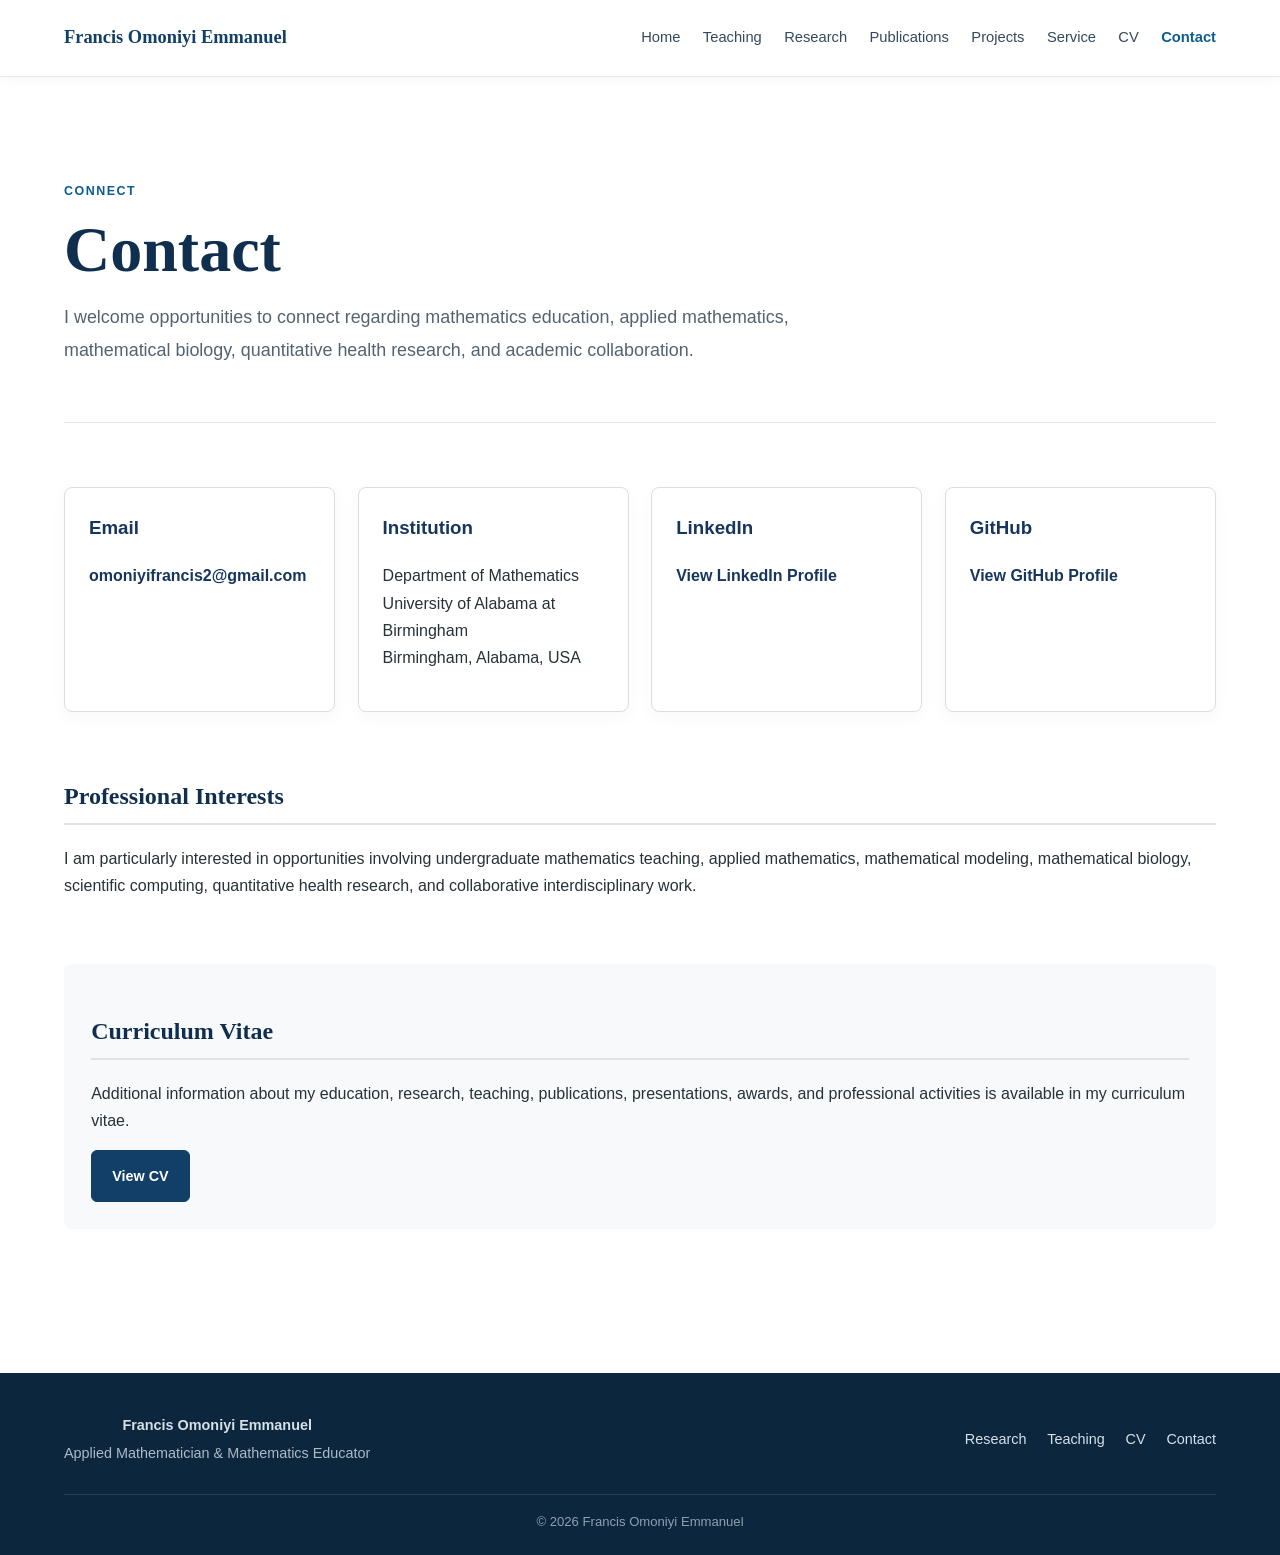
==== commit 1630d7ba: "Update contact.html" ====
--- a/contact.html
+++ b/contact.html
@@ -46,7 +46,8 @@
 
 </header>
 
-
+<main class="container">
+    
 <section class="page-hero">
 
     <p class="page-kicker">
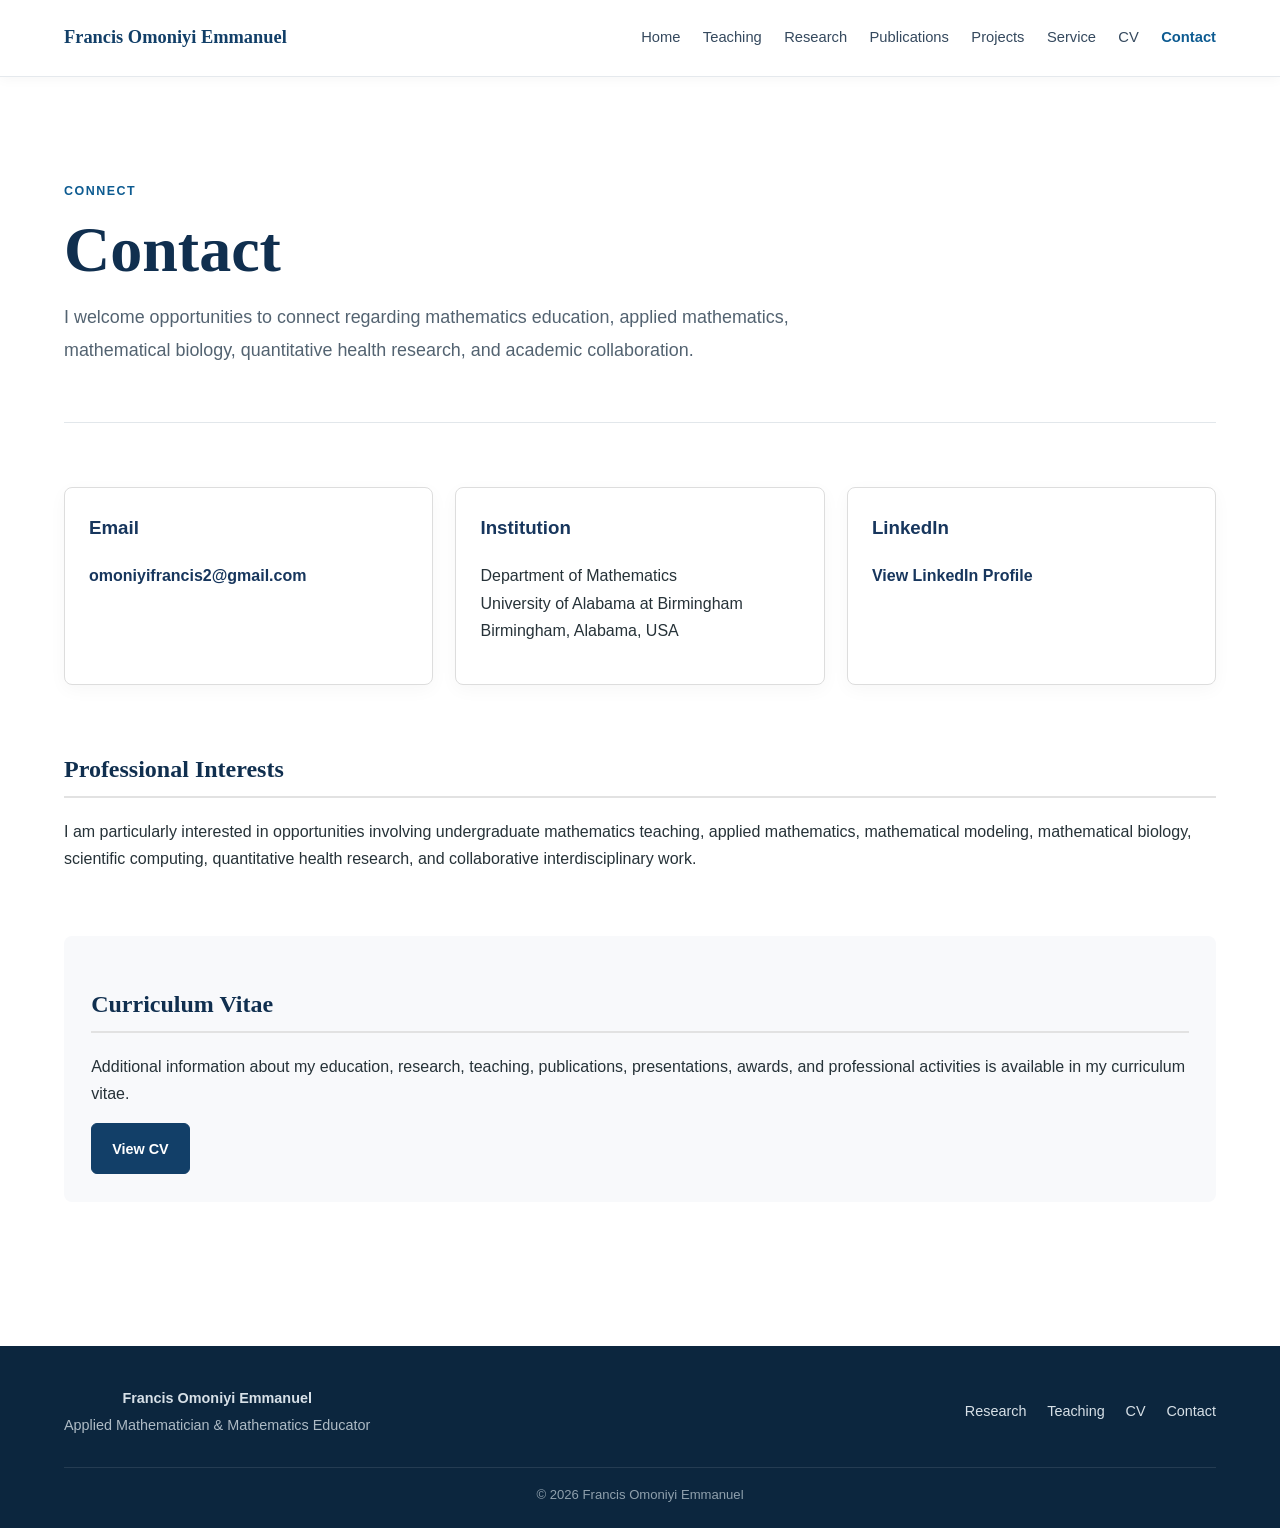
==== commit 5dcc9173: "Update contact.html" ====
--- a/contact.html
+++ b/contact.html
@@ -112,22 +112,6 @@
 
             </div>
 
-
-            <div class="contact-card">
-
-                <h3>GitHub</h3>
-
-                <p>
-                    <a
-                        href="https://github.com/omoniyifrancis"
-                        target="_blank"
-                        rel="noopener noreferrer">
-                        View GitHub Profile
-                    </a>
-                </p>
-
-            </div>
-
         </div>
 
     </section>
